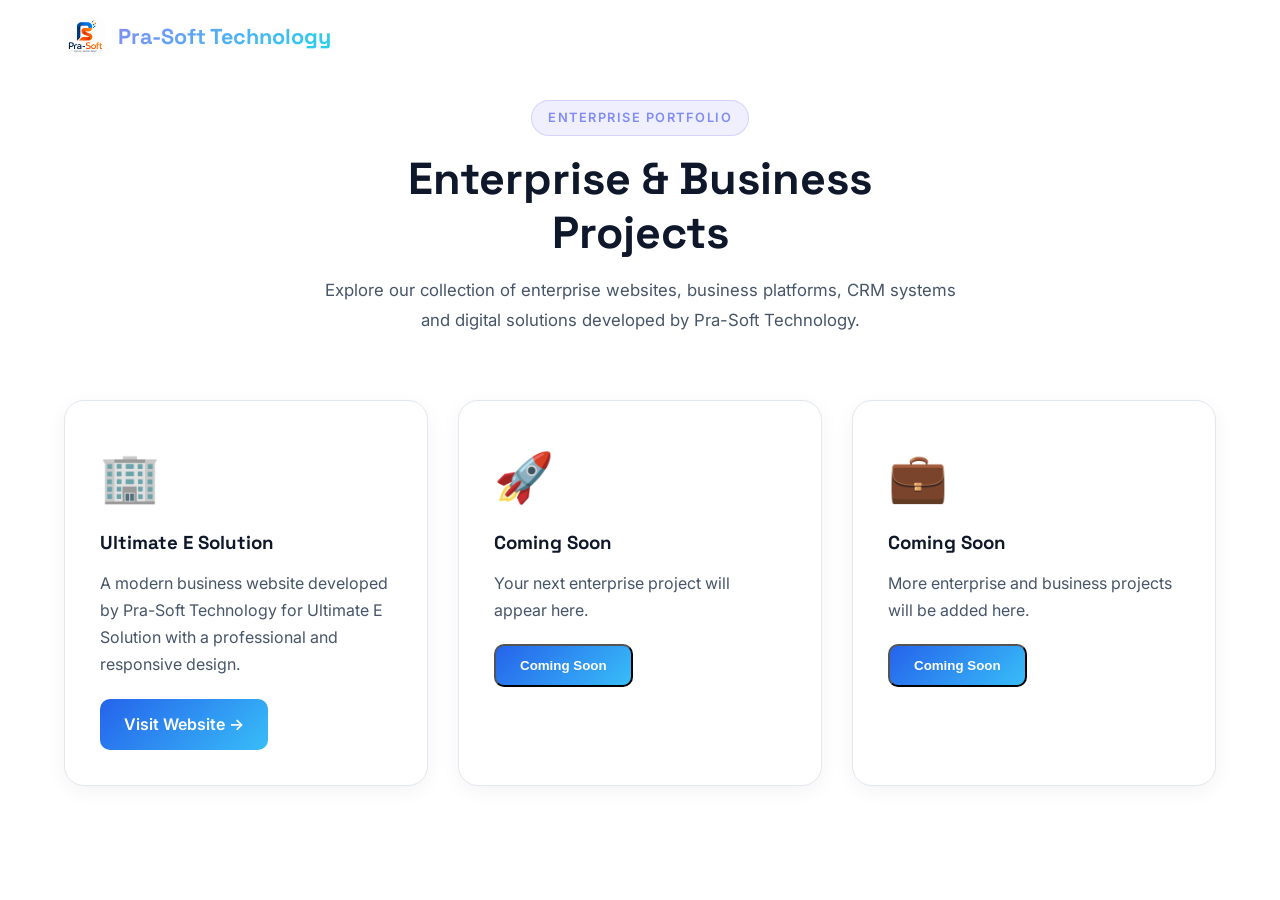
==== enterprise.html @ 71365073 "Add Enterprise portfolio page and Ultimate E Solution project" ====
<!DOCTYPE html>
<html lang="en">
<head>
    <meta charset="UTF-8">
    <meta name="viewport" content="width=device-width, initial-scale=1.0">
    <title>Enterprise & Business | Pra-Soft Technology</title>
    <link rel="stylesheet" href="styles.css">
</head>

<body>

<nav class="navbar">
    <div class="container">
        <a href="index.html" class="nav-brand">
            <img src="assets/logo.png" alt="Pra-Soft Logo">
            <span>Pra-Soft Technology</span>
        </a>
    </div>
</nav>

<section class="section">
  <div class="container">

    <div class="section-header">
        <span class="section-label">Enterprise Portfolio</span>

        <h1 class="section-title">
            Enterprise & Business Projects
        </h1>

        <p class="section-subtitle">
            Explore our collection of enterprise websites,
            business platforms, CRM systems and digital solutions
            developed by Pra-Soft Technology.
        </p>
    </div>

    <div class="portfolio-grid">

        <!-- Ultimate E Solution -->
        <div class="portfolio-card">
            <div class="portfolio-icon">🏢</div>

            <h3>Ultimate E Solution</h3>

            <p>
                A modern business website developed by Pra-Soft Technology
                for Ultimate E Solution with a professional and responsive design.
            </p>

            <a href="https://ultimateesolution.vercel.app/"
               target="_blank"
               class="portfolio-btn">
                Visit Website →
            </a>
        </div>

        <!-- Future Project -->
        <div class="portfolio-card">
            <div class="portfolio-icon">🚀</div>

            <h3>Coming Soon</h3>

            <p>
                Your next enterprise project will appear here.
            </p>

            <button class="portfolio-btn coming-soon-btn">
                Coming Soon
            </button>
        </div>

        <!-- Future Project -->
        <div class="portfolio-card">
            <div class="portfolio-icon">💼</div>

            <h3>Coming Soon</h3>

            <p>
                More enterprise and business projects will be added here.
            </p>

            <button class="portfolio-btn coming-soon-btn">
                Coming Soon
            </button>
        </div>

    </div>

</div>
</section>

</body>
</html>
---- styles.css ----
@import url('https://fonts.googleapis.com/css2?family=Inter:wght@300;400;500;600;700;800;900&family=Space+Grotesk:wght@400;500;600;700&display=swap');

:root {
  --bg-primary: #ffffff;
  --bg-secondary: #f8fafc;
  --bg-card: #ffffff;
  --text-primary: #0f172a;
  --text-secondary: #475569;
  --text-muted: #64748b;
  --accent-indigo: #818cf8;
  --accent-cyan: #22d3ee;
  --accent-violet: #a78bfa;
  --accent-emerald: #34d399;
  --gradient-primary: linear-gradient(135deg, #818cf8 0%, #22d3ee 100%);
  --gradient-hero: linear-gradient(135deg, #ffffff 0%, #f8fafc 50%, #eef2ff 100%);
  --glass-bg: rgba(255, 255, 255, 0.06);
  --glass-border: rgba(255, 255, 255, 0.12);
  --shadow-glow: 0 0 40px rgba(129, 140, 248, 0.2);
  --radius: 16px;
  --radius-sm: 10px;
  --transition: all 0.3s cubic-bezier(0.4, 0, 0.2, 1);
}

*, *::before, *::after { margin: 0; padding: 0; box-sizing: border-box; }

html { scroll-behavior: smooth; scroll-padding-top: 80px; }

body {
  font-family: 'Inter', sans-serif;
  background: var(--bg-primary);
  color: var(--text-primary);
  line-height: 1.7;
  overflow-x: hidden;
}

h1, h2, h3, h4 { font-family: 'Space Grotesk', sans-serif; line-height: 1.2; }

a { text-decoration: none; color: inherit; }

img { max-width: 100%; display: block; }

.container { max-width: 1200px; margin: 0 auto; padding: 0 24px; }

/* ── Navbar ── */
.navbar {
  position: fixed; top: 0; left: 0; right: 0; z-index: 1000;
  padding: 16px 0;
  background: rgba(255,255,255,0.9);
  backdrop-filter: blur(20px);
  border-bottom: 1px solid transparent;
  transition: var(--transition);
}
.navbar.scrolled { background: rgba(255, 255, 255, 0.98); border-bottom-color: var(--glass-border); }
.navbar .container { display: flex; align-items: center; justify-content: space-between; }
.nav-brand { display: flex; align-items: center; gap: 12px; }
.nav-brand img { width: 42px; height: 42px; border-radius: 10px; }
.nav-brand span { font-family: 'Space Grotesk', sans-serif; font-size: 1.35rem; font-weight: 700; background: var(--gradient-primary); -webkit-background-clip: text; -webkit-text-fill-color: transparent; }
.nav-links { display: flex; gap: 32px; list-style: none; }
.nav-links a { color: var(--text-secondary); font-weight: 500; font-size: 0.95rem; transition: var(--transition); position: relative; }
.nav-links a::after { content: ''; position: absolute; bottom: -4px; left: 0; width: 0; height: 2px; background: var(--gradient-primary); border-radius: 2px; transition: var(--transition); }
.nav-links a:hover { color: var(--text-primary); }
.nav-links a:hover::after { width: 100%; }
.nav-cta { padding: 10px 24px; border-radius: 50px; background: var(--gradient-primary); color: #fff; font-weight: 600; font-size: 0.9rem; border: none; cursor: pointer; transition: var(--transition); }
.nav-cta:hover { transform: translateY(-2px); box-shadow: 0 8px 25px rgba(99, 102, 241, 0.35); }
.mobile-toggle { display: none; background: none; border: none; color: var(--text-primary); font-size: 1.5rem; cursor: pointer; }

/* ── Hero ── */
.hero {
  min-height: 100vh; display: flex; align-items: center; position: relative;
  background: var(--gradient-hero);
  overflow: hidden; padding: 120px 0 80px;
}
.hero-bg-image {
  position: absolute; inset: 0;
  background: url('assets/hero-bg.png') center/cover no-repeat;
  opacity: 0.25; z-index: 0;
}
.hero-particles { position: absolute; inset: 0; z-index: 1; }
.hero .container { position: relative; z-index: 2; display: grid; grid-template-columns: 1fr 1fr; gap: 60px; align-items: center; }
.hero-content { animation: fadeSlideUp 0.8s ease-out; }
.hero-badge {
  display: inline-flex; align-items: center; gap: 8px;
  padding: 8px 16px; border-radius: 50px;
  background: rgba(99, 102, 241, 0.1); border: 1px solid rgba(99, 102, 241, 0.3);
  font-size: 0.85rem; color: var(--accent-cyan); font-weight: 600; margin-bottom: 24px;
}
.hero-badge .dot { width: 8px; height: 8px; border-radius: 50%; background: var(--accent-emerald); animation: pulse 2s infinite; }
.hero h1 { font-size: clamp(2.5rem, 5vw, 4rem); font-weight: 800; margin-bottom: 20px; color: #0f172a; text-shadow: 0 2px 20px rgba(0,0,0,0.3); }
.hero h1 .gradient-text { background: var(--gradient-primary); -webkit-background-clip: text; -webkit-text-fill-color: transparent; filter: brightness(1.15); }
.hero p { font-size: 1.15rem; color: #475569; margin-bottom: 36px; max-width: 520px; }
.hero-buttons { display: flex; gap: 16px; flex-wrap: wrap; }
.btn-primary {
  padding: 14px 32px; border-radius: 50px; background: var(--gradient-primary);
  color: #fff; font-weight: 600; font-size: 1rem; border: none; cursor: pointer;
  transition: var(--transition); display: inline-flex; align-items: center; gap: 8px;
}
.btn-primary:hover { transform: translateY(-3px); box-shadow: 0 12px 35px rgba(99, 102, 241, 0.4); }
.btn-outline {
  padding: 14px 32px; border-radius: 50px; background: transparent;
  border: 1.5px solid var(--glass-border); color: var(--text-primary);
  font-weight: 600; font-size: 1rem; cursor: pointer; transition: var(--transition);
}
.btn-outline:hover { border-color: var(--accent-indigo); background: rgba(99, 102, 241, 0.08); }
.hero-visual { animation: fadeSlideUp 0.8s 0.2s ease-out both; display: flex; justify-content: center; }
.hero-visual img { width: 100%; max-width: 520px; border-radius: var(--radius); filter: drop-shadow(0 20px 60px rgba(99, 102, 241, 0.2)); }
.hero-stats { display: flex; gap: 40px; margin-top: 48px; }
.stat-item h3 { font-size: 1.8rem; font-weight: 800; background: var(--gradient-primary); -webkit-background-clip: text; -webkit-text-fill-color: transparent; filter: brightness(1.2); }
.stat-item p { font-size: 0.85rem; color: var(--text-secondary); font-weight: 500; }

/* ── Section Common ── */
.section { padding: 100px 0; position: relative; }
.section-header { text-align: center; max-width: 640px; margin: 0 auto 64px; }
.section-label {
  display: inline-block; padding: 6px 16px; border-radius: 50px; font-size: 0.8rem;
  font-weight: 600; text-transform: uppercase; letter-spacing: 1.5px;
  background: rgba(99, 102, 241, 0.1); color: var(--accent-indigo);
  border: 1px solid rgba(99, 102, 241, 0.2); margin-bottom: 16px;
}
.section-title { font-size: clamp(2rem, 4vw, 2.8rem); font-weight: 800; margin-bottom: 16px; color: #0f172a; }
.section-subtitle { font-size: 1.05rem; color: var(--text-secondary); line-height: 1.8; }

/* ── About ── */
.about { background: var(--bg-primary); }
.about-grid { display: grid; grid-template-columns: 1fr 1fr; gap: 64px; align-items: center; }
.about-image { position: relative; }
.about-image img { border-radius: var(--radius); box-shadow: var(--shadow-glow); }
.about-image::after {
  content: ''; position: absolute; inset: -3px; border-radius: calc(var(--radius) + 3px);
  background: var(--gradient-primary); z-index: -1; opacity: 0.4;
}
.about-content h2 { font-size: 2.2rem; font-weight: 800; margin-bottom: 20px; color: #0f172a; }
.about-content p { color: var(--text-secondary); margin-bottom: 16px; font-size: 1.05rem; line-height: 1.8; }
.about-features { list-style: none; margin-top: 28px; display: flex; flex-direction: column; gap: 14px; }
.about-features li { display: flex; align-items: center; gap: 12px; font-weight: 500; color: #334155; }
.about-features li .icon { width: 32px; height: 32px; border-radius: 8px; background: rgba(129, 140, 248, 0.15); display: flex; align-items: center; justify-content: center; color: var(--accent-indigo); font-size: 1rem; flex-shrink: 0; }

/* ── Services ── */
.services { background: var(--bg-secondary); }
.services-grid { display: grid; grid-template-columns: repeat(3, 1fr); gap: 28px; }
.service-card {
  background: #ffffff; border: 1px solid #e2e8f0;
  border-radius: var(--radius); padding: 40px 32px;
  transition: var(--transition); position: relative; overflow: hidden;
}
.service-card::before {
  content: ''; position: absolute; top: 0; left: 0; right: 0; height: 3px;
  background: var(--gradient-primary); opacity: 0; transition: var(--transition);
}
.service-card:hover { transform: translateY(-8px); border-color: rgba(129, 140, 248, 0.4); box-shadow: 0 0 50px rgba(129, 140, 248, 0.2); }
.service-card:hover::before { opacity: 1; }
.service-icon {
  width: 60px; height: 60px; border-radius: 14px;
  background: rgba(129, 140, 248, 0.15); display: flex; align-items: center; justify-content: center;
  font-size: 1.6rem; margin-bottom: 24px; color: var(--accent-indigo);
}
.service-card:nth-child(2) .service-icon { background: rgba(34, 211, 238, 0.15); color: var(--accent-cyan); }
.service-card:nth-child(3) .service-icon { background: rgba(167, 139, 250, 0.15); color: var(--accent-violet); }
.service-card:nth-child(4) .service-icon { background: rgba(52, 211, 153, 0.15); color: var(--accent-emerald); }
.service-card:nth-child(5) .service-icon { background: rgba(251, 113, 133, 0.15); color: #fb7185; }
.service-card:nth-child(6) .service-icon { background: rgba(253, 224, 71, 0.15); color: #fde047; }
.service-card h3 { font-size: 1.25rem; font-weight: 700; margin-bottom: 12px; color: #0f172a; }
.service-card p { color: var(--text-secondary); font-size: 0.95rem; line-height: 1.7; }

/* ── Contact ── */
.contact { background: var(--bg-primary); }
.contact-grid { display: grid; grid-template-columns: 1fr 1fr; gap: 64px; }
.contact-info h3 { font-size: 1.6rem; font-weight: 700; margin-bottom: 16px; color: #0f172a; }
.contact-info p { color: var(--text-secondary); margin-bottom: 32px; }
.contact-details { display: flex; flex-direction: column; gap: 20px; }
.contact-item { display: flex; align-items: center; gap: 16px; }
.contact-item .icon {
  width: 48px; height: 48px; border-radius: 12px;
  background: rgba(129, 140, 248, 0.15); display: flex; align-items: center; justify-content: center;
  color: var(--accent-indigo); font-size: 1.2rem; flex-shrink: 0;
}
.contact-item span { color: #334155; font-weight: 500; }
.contact-form-wrapper {
  background: #ffffff; border: 1px solid #e2e8f0;
  border-radius: var(--radius); padding: 40px;
}
.form-group { margin-bottom: 20px; }
.form-group label { display: block; font-size: 0.9rem; font-weight: 600; margin-bottom: 8px; color: #334155; }
.form-group input, .form-group textarea, .form-group select {
  width: 100%; padding: 14px 18px; border-radius: var(--radius-sm);
  background: #ffffff; border: 1px solid #cbd5e1;
  color: #0f172a; font-family: 'Inter', sans-serif; font-size: 0.95rem;
  transition: var(--transition); outline: none;
}
.form-group input::placeholder, .form-group textarea::placeholder { color: #64748b; }
.form-group select option { background: #1e293b; color: #ffffff; padding: 10px; }
.form-group input:focus, .form-group textarea:focus, .form-group select:focus {
  border-color: var(--accent-indigo); box-shadow: 0 0 0 3px rgba(129, 140, 248, 0.2);
}
.form-group textarea { min-height: 120px; resize: vertical; }
.form-row { display: grid; grid-template-columns: 1fr 1fr; gap: 16px; }
.btn-submit {
  width: 100%; padding: 16px; border-radius: var(--radius-sm); background: var(--gradient-primary);
  color: #fff; font-weight: 700; font-size: 1rem; border: none; cursor: pointer;
  transition: var(--transition); display: flex; align-items: center; justify-content: center; gap: 8px;
  text-shadow: 0 1px 2px rgba(0,0,0,0.2);
}
.btn-submit:hover { transform: translateY(-2px); box-shadow: 0 10px 30px rgba(129, 140, 248, 0.4); }

/* ── Footer ── */
.footer { background: #f1f5f9; border-top: 1px solid var(--glass-border); padding: 60px 0 30px; }
.footer-grid { display: grid; grid-template-columns: 2fr 1fr 1fr 1fr; gap: 48px; margin-bottom: 48px; }
.footer-brand p { color: var(--text-secondary); margin-top: 12px; font-size: 0.9rem; max-width: 280px; }
.footer-col h4 { font-size: 1rem; font-weight: 700; margin-bottom: 16px; color: #0f172a; }
.footer-col ul { list-style: none; display: flex; flex-direction: column; gap: 10px; }
.footer-col a { color: #475569; font-size: 0.9rem; transition: var(--transition); }
.footer-col a:hover { color: var(--accent-cyan); }
.footer-bottom { border-top: 1px solid #cbd5e1; padding-top: 24px; display: flex; justify-content: space-between; align-items: center; }
.footer-bottom p { color: var(--text-muted); font-size: 0.85rem; }
.footer-socials { display: flex; gap: 12px; }
.footer-socials a {
  width: 40px; height: 40px; border-radius: 10px; background: #e2e8f0;
  display: flex; align-items: center; justify-content: center; color: var(--text-muted);
  transition: var(--transition); font-size: 1.1rem;
}
.footer-socials a:hover { background: var(--accent-indigo); color: #fff; transform: translateY(-2px); }

/* ── WhatsApp Button ── */
.whatsapp-btn {
  position: fixed; bottom: 28px; right: 28px; z-index: 999;
  width: 60px; height: 60px; border-radius: 50%;
  background: #25D366; color: #fff; border: none; cursor: pointer;
  display: flex; align-items: center; justify-content: center;
  font-size: 1.7rem; box-shadow: 0 6px 24px rgba(37, 211, 102, 0.4);
  transition: var(--transition); animation: bounceIn 0.6s ease-out;
}
.whatsapp-btn:hover { transform: scale(1.1); box-shadow: 0 8px 32px rgba(37, 211, 102, 0.55); }
.whatsapp-tooltip {
  position: absolute; right: 72px; top: 50%; transform: translateY(-50%);
  background: #fff; color: #1a1a1a; padding: 8px 16px; border-radius: 8px;
  font-size: 0.85rem; font-weight: 500; white-space: nowrap;
  box-shadow: 0 4px 12px rgba(0,0,0,0.15); opacity: 0; pointer-events: none;
  transition: var(--transition);
}
.whatsapp-btn:hover .whatsapp-tooltip { opacity: 1; }

/* ── Scroll Reveal ── */
.reveal { opacity: 0; transform: translateY(30px); transition: all 0.7s cubic-bezier(0.4, 0, 0.2, 1); }
.reveal.active { opacity: 1; transform: translateY(0); }

/* ── Animations ── */
@keyframes fadeSlideUp { from { opacity: 0; transform: translateY(40px); } to { opacity: 1; transform: translateY(0); } }
@keyframes pulse { 0%, 100% { opacity: 1; } 50% { opacity: 0.4; } }
@keyframes bounceIn { 0% { transform: scale(0); } 60% { transform: scale(1.15); } 100% { transform: scale(1); } }
@keyframes float { 0%, 100% { transform: translateY(0); } 50% { transform: translateY(-12px); } }

/* ── Responsive ── */
@media (max-width: 1024px) {
  .hero .container { grid-template-columns: 1fr; text-align: center; }
  .hero p { margin-left: auto; margin-right: auto; }
  .hero-buttons { justify-content: center; }
  .hero-stats { justify-content: center; }
  .hero-visual { order: -1; }
  .about-grid { grid-template-columns: 1fr; }
  .services-grid { grid-template-columns: repeat(2, 1fr); }
  .contact-grid { grid-template-columns: 1fr; }
  .footer-grid { grid-template-columns: 1fr 1fr; }
}

@media (max-width: 768px) {
  .nav-links{ display:none; }
  .nav-cta { display: none; }
  .mobile-toggle { display: block; }
  .services-grid { grid-template-columns: 1fr; }
  .form-row { grid-template-columns: 1fr; }
  .footer-grid { grid-template-columns: 1fr; }
  .footer-bottom { flex-direction: column; gap: 16px; text-align: center; }
  .hero-stats { flex-direction: column; gap: 16px; }
}

.help-grid{
  display:grid;
  grid-template-columns:repeat(3,1fr);
  gap:25px;
}

.help-card{
  background:#ffffff;
  border:1px solid #e2e8f0;
  border-radius:16px;
  padding:30px;
  transition:0.3s;
}

.help-card:hover{
  transform:translateY(-5px);
  box-shadow:0 10px 30px rgba(0,0,0,0.08);
}

.help-card h3{
  color:#0f172a;
  margin-bottom:12px;
}

.help-card p{
  color:#475569;
  line-height:1.7;
}

@media(max-width:768px){
  .help-grid{
    grid-template-columns:1fr;
  }
}

/* PORTFOLIO PAGE */

.portfolio-grid{
  display:grid;
  grid-template-columns:repeat(auto-fit,minmax(320px,1fr));
  gap:30px;
  margin-top:50px;
}

.portfolio-card{
  background:#ffffff;
  border:1px solid #e2e8f0;
  border-radius:20px;
  padding:35px;
  transition:all .3s ease;
  box-shadow:0 5px 20px rgba(0,0,0,.05);
}

.portfolio-card:hover{
  transform:translateY(-10px);
  box-shadow:0 15px 35px rgba(37,99,235,.15);
}

.portfolio-icon{
  font-size:3rem;
  margin-bottom:15px;
}

.portfolio-card h3{
  color:#0f172a;
  margin-bottom:15px;
}

.portfolio-card p{
  color:#475569;
  line-height:1.7;
  margin-bottom:20px;
}

.portfolio-btn{
  display:inline-block;
  padding:12px 24px;
  border-radius:10px;
  background:linear-gradient(135deg,#2563eb,#38bdf8);
  color:white;
  text-decoration:none;
  font-weight:600;
}

/* ==========================
   Mobile Sidebar
========================== */

.menu-overlay{
    position: fixed;
    inset: 0;
    background: rgba(0,0,0,.45);
    backdrop-filter: blur(3px);
    opacity: 0;
    visibility: hidden;
    transition: .3s;
    z-index: 998;
}

.menu-overlay.active{
    opacity:1;
    visibility:visible;
}

.mobile-sidebar{
    position: fixed;
    top:0;
    right:-320px;
    width:280px;
    max-width:85%;
    height:100dvh;
    overflow-y: auto;
    background:rgba(255,255,255,.97);
    backdrop-filter:blur(18px);
    -webkit-backdrop-filter:blur(18px);
    z-index:999;
    transition:all .35s cubic-bezier(.4,0,.2,1);
    border-top-left-radius:24px;
    border-bottom-left-radius:24px;
    box-shadow:-20px 0 60px rgba(0,0,0,.25);
    padding:25px 25px 40px;
    display:flex;
    flex-direction:column;
}

.mobile-sidebar.active{
    right:0;
}

.sidebar-header{
    display:flex;
    justify-content:space-between;
    align-items:center;
    margin-bottom:40px;
}

.sidebar-header img{
    width:90px;
}

#closeMenu{
    border:none;
    background:none;
    font-size:28px;
    cursor:pointer;
}

.sidebar-links{
    list-style:none;
    padding:0;
    margin:0;
}

.sidebar-links li{
    margin:10px 0;
}

.sidebar-links a{
    display:flex;
    align-items:center;
    gap:14px;

    padding:16px 18px;

    background:#ffffff;
    border:1px solid #edf2f7;
    border-radius:14px;

    color:#1f2937;
    font-size:17px;
    font-weight:600;

    transition:all .3s ease;
}
.sidebar-links a:hover{
    background:#2563eb;
    color:#fff;
    transform:translateX(8px);
    box-shadow:0 10px 25px rgba(37,99,235,.25);
}

.sidebar-links a:active{
    transform:scale(.98);
}

.sidebar-btn{
    margin-top:auto;
    margin-bottom: 20px;
    text-align:center;
    background:#2563eb;
    color:#fff;
    padding:14px;
    border-radius:12px;
    text-decoration:none;
    font-weight:600;
}

.sidebar-header{
    padding-bottom:20px;
    border-bottom:1px solid #e5e7eb;
}

.sidebar-links{
    margin-top:20px;
}

/* ===== Sidebar Branding ===== */

.sidebar-brand{
    display:flex;
    align-items:center;
    gap:14px;
    flex:1;
}

.brand-text h3{
    font-size:20px;
    font-weight:700;
    color:#111827;
    margin:0;
    line-height:1.2;
}

.brand-text p{
    font-size:11px;
    color:#6b7280;
    margin-top:3px;
    white-space:nowrap;
    letter-spacing:.3px;
}

.sidebar-header img{
    width:52px;
    height:52px;
    object-fit:contain;
}

#closeMenu{
    width:42px;
    height:42px;
    border-radius:50%;
    border:none;
    background:#f3f4f6;
    cursor:pointer;
    font-size:22px;
    transition:.3s;
}

#closeMenu:hover{
    background:#2563eb;
    color:white;
    transform:rotate(90deg);
}
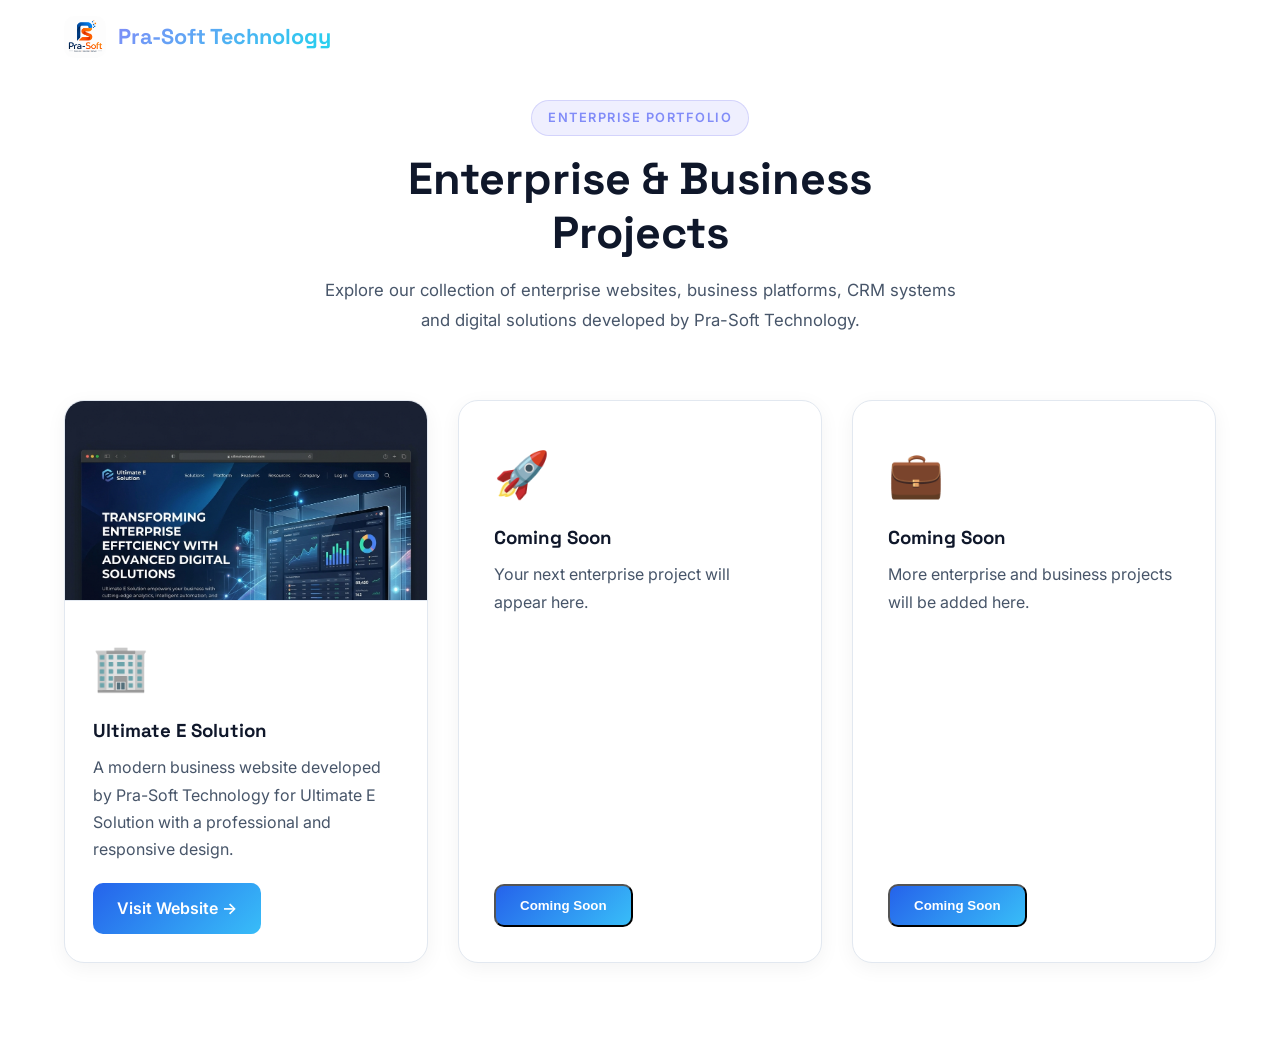
==== commit 40b02562: "Add banner image to Ultimate E Solution card in enterprise page" ====
--- a/enterprise.html
+++ b/enterprise.html
@@ -38,21 +38,26 @@
     <div class="portfolio-grid">
 
         <!-- Ultimate E Solution -->
-        <div class="portfolio-card">
-            <div class="portfolio-icon">🏢</div>
+        <div class="portfolio-card has-banner">
+            <div class="portfolio-banner">
+                <img src="assets/ultimate-banner.png" alt="Ultimate E Solution Banner">
+            </div>
+            <div class="portfolio-card-content">
+                <div class="portfolio-icon">🏢</div>
 
-            <h3>Ultimate E Solution</h3>
+                <h3>Ultimate E Solution</h3>
 
-            <p>
-                A modern business website developed by Pra-Soft Technology
-                for Ultimate E Solution with a professional and responsive design.
-            </p>
+                <p>
+                    A modern business website developed by Pra-Soft Technology
+                    for Ultimate E Solution with a professional and responsive design.
+                </p>
 
-            <a href="https://ultimateesolution.vercel.app/"
-               target="_blank"
-               class="portfolio-btn">
-                Visit Website →
-            </a>
+                <a href="https://ultimateesolution.vercel.app/"
+                   target="_blank"
+                   class="portfolio-btn">
+                    Visit Website →
+                </a>
+            </div>
         </div>
 
         <!-- Future Project -->
--- a/styles.css
+++ b/styles.css
@@ -323,6 +323,41 @@
   padding:35px;
   transition:all .3s ease;
   box-shadow:0 5px 20px rgba(0,0,0,.05);
+  display:flex;
+  flex-direction:column;
+}
+
+.portfolio-card.has-banner{
+  padding:0;
+  overflow:hidden;
+}
+
+.portfolio-banner{
+  width:100%;
+  height:200px;
+  overflow:hidden;
+  position:relative;
+  background:#f1f5f9;
+  border-bottom:1px solid #e2e8f0;
+}
+
+.portfolio-banner img{
+  width:100%;
+  height:100%;
+  object-fit:cover;
+  object-position:top center;
+  transition:transform .5s ease;
+}
+
+.portfolio-card:hover .portfolio-banner img{
+  transform:scale(1.06);
+}
+
+.portfolio-card-content{
+  padding:28px;
+  display:flex;
+  flex-direction:column;
+  flex:1;
 }
 
 .portfolio-card:hover{
@@ -331,19 +366,20 @@
 }
 
 .portfolio-icon{
-  font-size:3rem;
+  font-size:2.8rem;
   margin-bottom:15px;
 }
 
 .portfolio-card h3{
   color:#0f172a;
-  margin-bottom:15px;
+  margin-bottom:12px;
 }
 
 .portfolio-card p{
   color:#475569;
   line-height:1.7;
   margin-bottom:20px;
+  flex-grow:1;
 }
 
 .portfolio-btn{
@@ -354,6 +390,8 @@
   color:white;
   text-decoration:none;
   font-weight:600;
+  text-align:center;
+  align-self:flex-start;
 }
 
 /* ==========================
